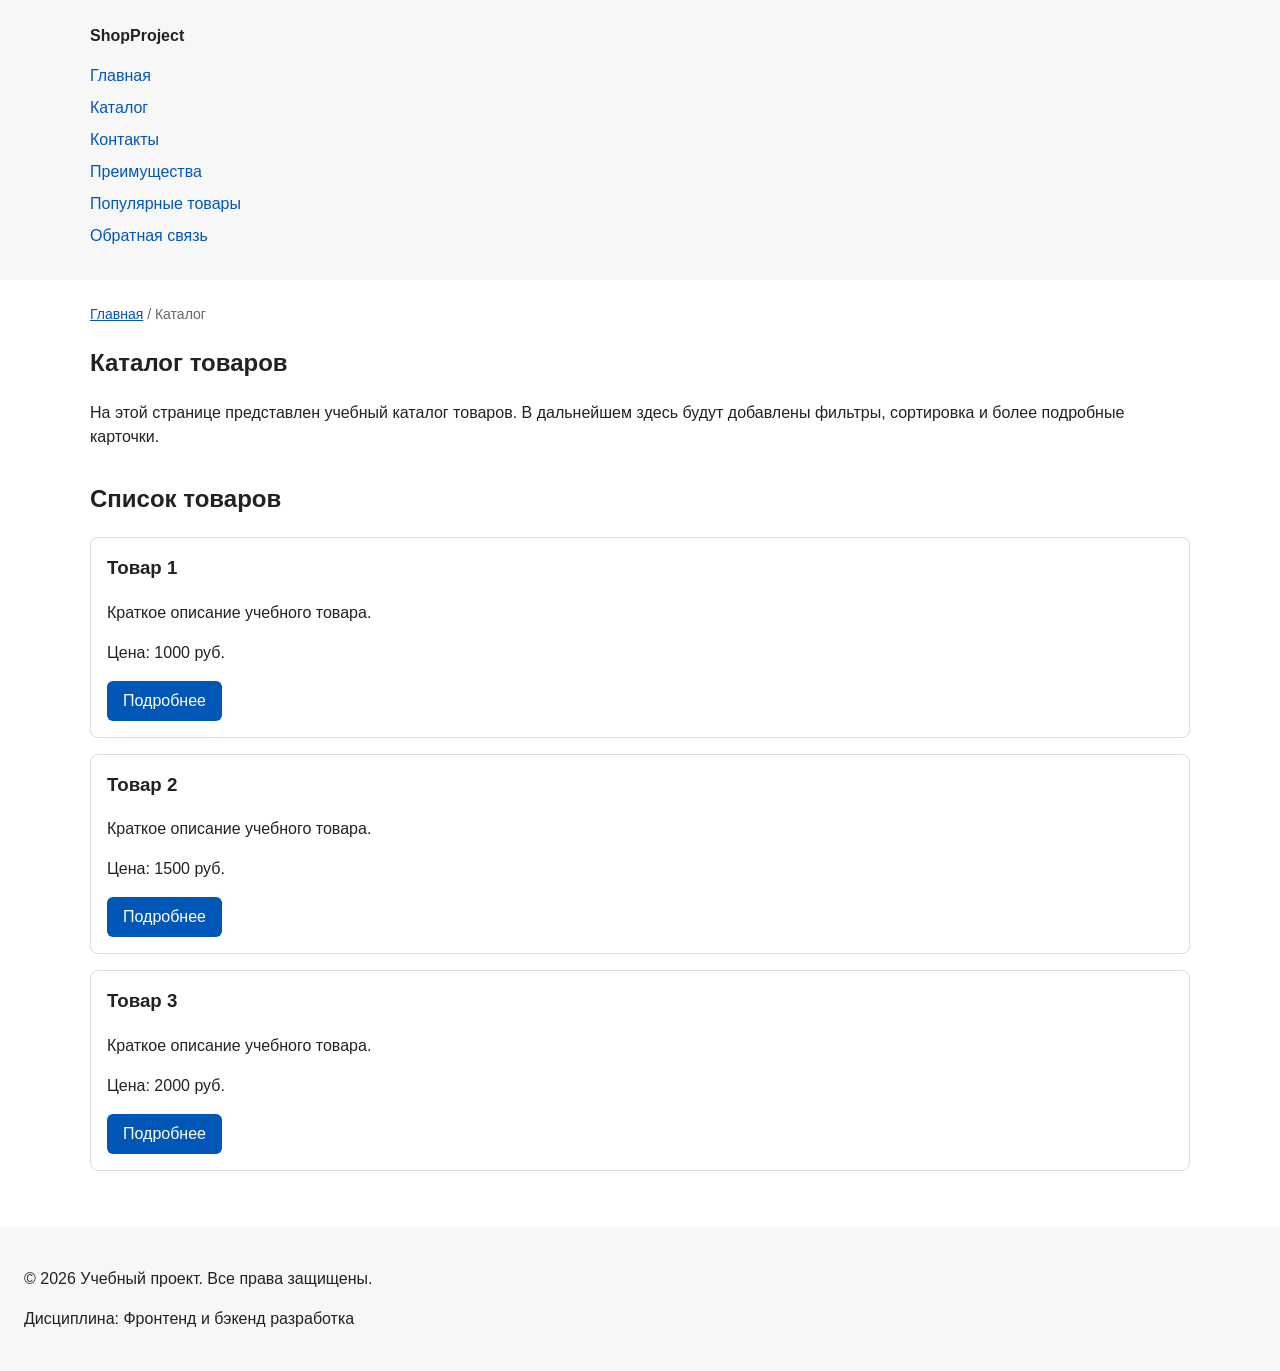
==== catalog.html @ 516b6cf3 "feat: add multi-page structure navigation and anchors" ====
<!DOCTYPE html>
<html lang="ru">
<head>
  <meta charset="UTF-8">
  <meta name="viewport" content="width=device-width, initial-scale=1.0">
  <meta name="description" content="Каталог товаров учебного интернет-магазина.">
  <title>Каталог товаров — Учебный интернет-магазин</title>
  <link rel="stylesheet" href="css/style.css">
</head>
<body>
  <header>
    <div class="site-header">
      <a class="site-logo" href="index.html">ShopProject</a>

      <nav class="site-nav" aria-label="Основная навигация">
        <ul class="site-nav__list">
          <li><a href="index.html">Главная</a></li>
          <li><a href="catalog.html">Каталог</a></li>
          <li><a href="contacts.html">Контакты</a></li>
          <li><a href="index.html#advantages">Преимущества</a></li>
          <li><a href="index.html#popular">Популярные товары</a></li>
          <li><a href="index.html#contacts">Обратная связь</a></li>
        </ul>
      </nav>
    </div>
  </header>

  <main>
    <nav class="breadcrumbs" aria-label="Хлебные крошки">
      <a href="index.html">Главная</a>
      <span>Каталог</span>
    </nav>

    <section class="section">
      <h1>Каталог товаров</h1>
      <p>
        На этой странице представлен учебный каталог товаров.
        В дальнейшем здесь будут добавлены фильтры, сортировка и более
        подробные карточки.
      </p>
    </section>

    <section class="section">
      <h2>Список товаров</h2>

      <article class="product-card">
        <h3>Товар 1</h3>
        <p>Краткое описание учебного товара.</p>
        <p>Цена: 1000 руб.</p>
        <a class="button" href="index.html#popular">Подробнее</a>
      </article>

      <article class="product-card">
        <h3>Товар 2</h3>
        <p>Краткое описание учебного товара.</p>
        <p>Цена: 1500 руб.</p>
        <a class="button" href="index.html#popular">Подробнее</a>
      </article>

      <article class="product-card">
        <h3>Товар 3</h3>
        <p>Краткое описание учебного товара.</p>
        <p>Цена: 2000 руб.</p>
        <a class="button" href="index.html#popular">Подробнее</a>
      </article>
    </section>
  </main>

  <footer>
    <p>&copy; 2026 Учебный проект. Все права защищены.</p>
    <p>Дисциплина: Фронтенд и бэкенд разработка</p>
  </footer>
</body>
</html>
---- css/style.css ----
/* ===============================
   1. Переменные проекта
   =============================== */

:root {
  /* Основные цвета проекта */
  --color-bg: #ffffff;
  --color-text: #222222;
  --color-muted: #666666;
  --color-primary: #0057b8;
  --color-primary-dark: #003f86;
  --color-border: #dddddd;
  --color-surface: #f7f7f7;
  --color-surface-accent: #eef5ff;
  --color-danger: #b00020;
  --color-success: #168a2f;
  --color-success-bg: #eefaf0;
  --color-white: #ffffff;

  /* Отступы */
  --space-xs: 4px;
  --space-sm: 8px;
  --space-md: 16px;
  --space-lg: 24px;
  --space-xl: 32px;

  /* Скругления */
  --radius-sm: 6px;
  --radius-md: 8px;
  --radius-lg: 12px;

  /* Размеры */
  --container-width: 1100px;
}

/* ===============================
   2. Базовые стили
   =============================== */

* {
  box-sizing: border-box;
}

html {
  scroll-behavior: smooth;
}

body {
  margin: 0;
  font-family: Arial, sans-serif;
  line-height: 1.5;
  color: var(--color-text);
  background-color: var(--color-bg);
}

header,
main,
footer {
  padding: var(--space-lg);
}

header {
  background-color: var(--color-surface);
}

footer {
  background-color: var(--color-surface);
}

/* ===============================
   3. Общие элементы интерфейса
   =============================== */
:target {
  outline: 2px dashed var(--color-primary);
  outline-offset: 4px;
}

a {
  color: var(--color-primary);
}

a:hover {
  color: var(--color-primary-dark);
}

a:focus-visible {
  outline: 2px solid var(--color-primary);
  outline-offset: 3px;
}

.button {
  display: inline-block;
  padding: var(--space-sm) var(--space-md);
  color: var(--color-white);
  background-color: var(--color-primary);
  text-decoration: none;
  border: none;
  border-radius: var(--radius-sm);
  cursor: pointer;
}

.button:hover {
  background-color: var(--color-primary-dark);
  color: var(--color-white);
}

.button:focus-visible {
  outline: 2px solid var(--color-primary);
  outline-offset: 3px;
}

.button:disabled {
  opacity: 0.6;
  cursor: not-allowed;
}

/* ===============================
   4. Компоненты страницы
   =============================== */

.site-header {
  max-width: var(--container-width);
  margin: 0 auto;
}

.site-logo {
  font-weight: bold;
  text-decoration: none;
  color: var(--color-text);
}

.site-nav__list {
  padding: 0;
  margin: var(--space-md) 0 0;
  list-style: none;
}

.site-nav__list li {
  margin-bottom: var(--space-sm);
}

.site-nav__list a {
  text-decoration: none;
}

.site-nav__list a:hover {
  text-decoration: underline;
}

.hero {
  max-width: var(--container-width);
  margin: 0 auto var(--space-xl);
  padding: var(--space-xl) var(--space-lg);
  background-color: var(--color-surface-accent);
  border-radius: var(--radius-lg);
}

.section {
  max-width: var(--container-width);
  margin: 0 auto var(--space-xl);
}

.section h2 {
  margin-top: 0;
}

.product-card {
  margin-bottom: var(--space-md);
  padding: var(--space-md);
  border: 1px solid var(--color-border);
  border-radius: var(--radius-md);
  background-color: var(--color-bg);
}

.product-card:hover {
  border-color: var(--color-primary);
}

.product-card h3 {
  margin-top: 0;
}

.aside-info {
  max-width: var(--container-width);
  margin: 0 auto var(--space-xl);
  padding: var(--space-md);
  border-left: 4px solid var(--color-primary);
  background-color: var(--color-surface);
}

.breadcrumbs {
  max-width: var(--container-width);
  margin: 0 auto var(--space-md);
  font-size: 14px;
  color: var(--color-muted);
}

.breadcrumbs a {
  color: var(--color-primary);
}

.breadcrumbs span::before {
  content: " / ";
  color: var(--color-muted);
}

/* ===============================
   5. Форма и модальное окно
   =============================== */

.order-dialog {
  width: min(100% - 32px, 560px);
  padding: var(--space-lg);
  border: none;
  border-radius: var(--radius-lg);
}

.order-dialog::backdrop {
  background-color: rgba(0, 0, 0, 0.5);
}

.form-field {
  margin-bottom: var(--space-md);
}

.form-field label {
  display: block;
  margin-bottom: var(--space-xs);
}

.form-field input,
.form-field select,
.form-field textarea {
  width: 100%;
  padding: 10px 12px;
  border: 1px solid var(--color-border);
  border-radius: var(--radius-sm);
  font: inherit;
}

.form-field input[type="checkbox"] {
  width: auto;
}

.form-field small {
  display: block;
  margin-top: var(--space-xs);
  color: var(--color-muted);
}

.form-field input:hover,
.form-field select:hover,
.form-field textarea:hover {
  border-color: var(--color-primary);
}

.form-field input:focus-visible,
.form-field select:focus-visible,
.form-field textarea:focus-visible,
.form-actions button:focus-visible {
  outline: 2px solid var(--color-primary);
  outline-offset: 3px;
}

.form-field input[aria-invalid="true"],
.form-field select[aria-invalid="true"],
.form-field textarea[aria-invalid="true"] {
  border-color: var(--color-danger);
}

.success-message {
  max-width: var(--container-width);
  margin: var(--space-lg) auto;
  padding: var(--space-md);
  border-left: 4px solid var(--color-success);
  background-color: var(--color-success-bg);
}
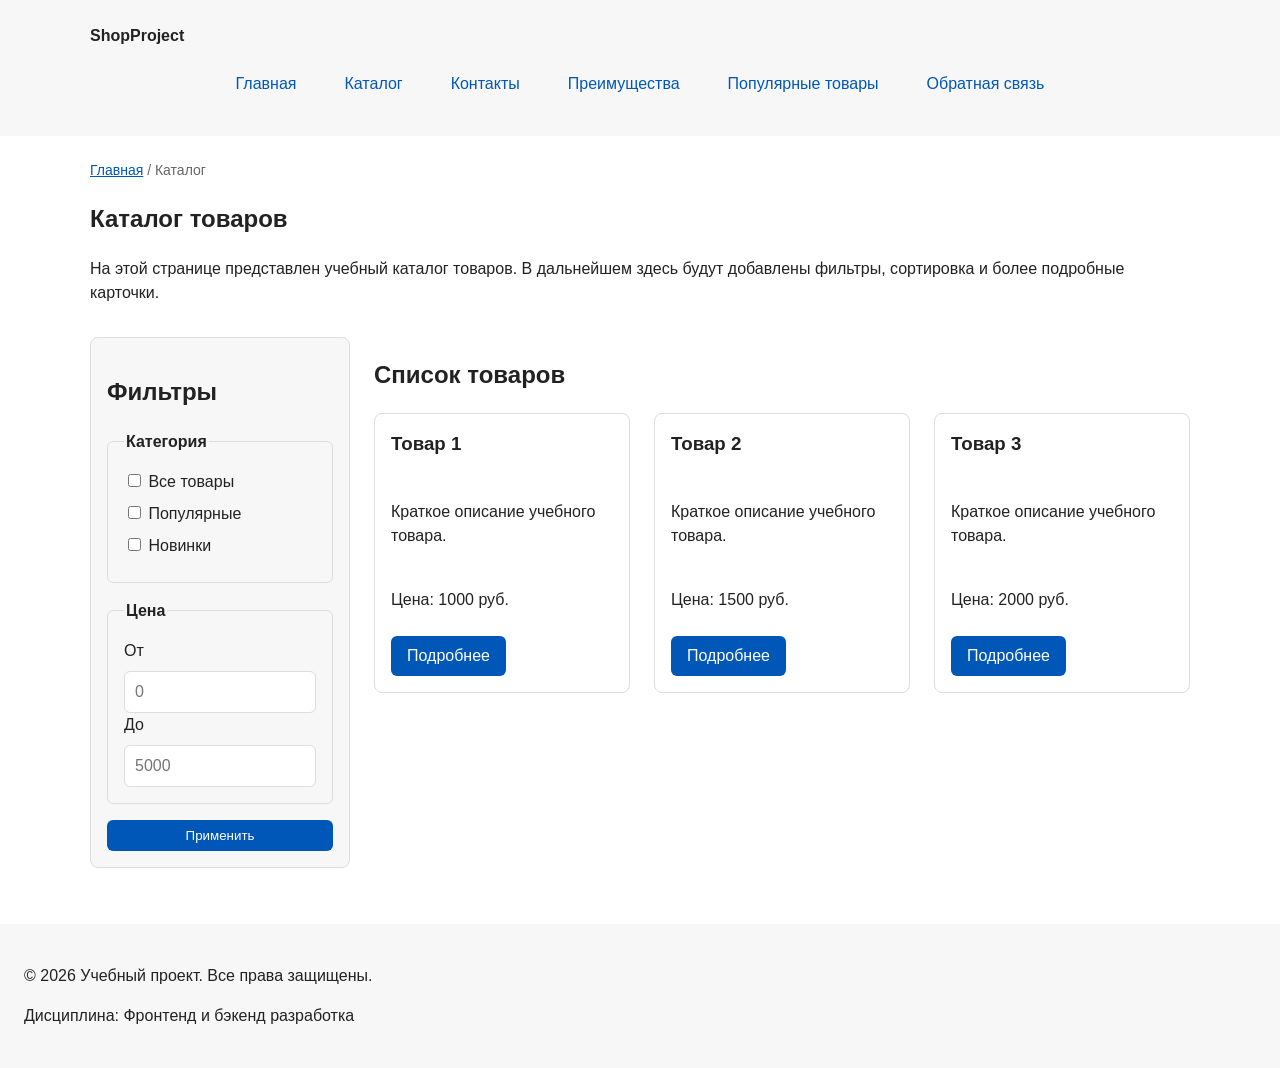
==== commit 58be21d0: "feat: add flex navigation and grid catalog layout" ====
--- a/catalog.html
+++ b/catalog.html
@@ -40,29 +40,70 @@
       </p>
     </section>
 
-    <section class="section">
-      <h2>Список товаров</h2>
+    <section class="catalog-layout">
+      <aside class="catalog-filters">
+        <h2>Фильтры</h2>
 
-      <article class="product-card">
-        <h3>Товар 1</h3>
-        <p>Краткое описание учебного товара.</p>
-        <p>Цена: 1000 руб.</p>
-        <a class="button" href="index.html#popular">Подробнее</a>
-      </article>
+        <form class="filters-form" action="#" method="get">
+          <fieldset>
+            <legend>Категория</legend>
 
-      <article class="product-card">
-        <h3>Товар 2</h3>
-        <p>Краткое описание учебного товара.</p>
-        <p>Цена: 1500 руб.</p>
-        <a class="button" href="index.html#popular">Подробнее</a>
-      </article>
+            <label>
+              <input type="checkbox" name="category" value="all">
+              Все товары
+            </label>
 
-      <article class="product-card">
-        <h3>Товар 3</h3>
-        <p>Краткое описание учебного товара.</p>
-        <p>Цена: 2000 руб.</p>
-        <a class="button" href="index.html#popular">Подробнее</a>
-      </article>
+            <label>
+              <input type="checkbox" name="category" value="popular">
+              Популярные
+            </label>
+
+            <label>
+              <input type="checkbox" name="category" value="new">
+              Новинки
+            </label>
+          </fieldset>
+
+          <fieldset>
+            <legend>Цена</legend>
+
+            <label for="price-from">От</label>
+            <input id="price-from" name="price-from" type="number" min="0" placeholder="0">
+
+            <label for="price-to">До</label>
+            <input id="price-to" name="price-to" type="number" min="0" placeholder="5000">
+          </fieldset>
+
+          <button class="button" type="submit">Применить</button>
+        </form>
+      </aside>
+
+      <section class="catalog-products">
+        <h2>Список товаров</h2>
+
+        <div class="products-grid">
+          <article class="product-card">
+            <h3>Товар 1</h3>
+            <p>Краткое описание учебного товара.</p>
+            <p>Цена: 1000 руб.</p>
+            <a class="button" href="index.html#popular">Подробнее</a>
+          </article>
+
+          <article class="product-card">
+            <h3>Товар 2</h3>
+            <p>Краткое описание учебного товара.</p>
+            <p>Цена: 1500 руб.</p>
+            <a class="button" href="index.html#popular">Подробнее</a>
+          </article>
+
+          <article class="product-card">
+            <h3>Товар 3</h3>
+            <p>Краткое описание учебного товара.</p>
+            <p>Цена: 2000 руб.</p>
+            <a class="button" href="index.html#popular">Подробнее</a>
+          </article>
+        </div>
+      </section>
     </section>
   </main>
 
--- a/css/style.css
+++ b/css/style.css
@@ -130,6 +130,11 @@
 }
 
 .site-nav__list {
+  display: flex;
+  flex-wrap: wrap;
+  justify-content: center;
+  align-items: center;
+  gap: var(--space-md);
   padding: 0;
   margin: var(--space-md) 0 0;
   list-style: none;
@@ -140,11 +145,16 @@
 }
 
 .site-nav__list a {
+  display: inline-block;
+  padding: var(--space-sm) var(--space-md);
+  color: var(--color-primary);
   text-decoration: none;
+  border-radius: var(--radius-sm);
 }
 
 .site-nav__list a:hover {
-  text-decoration: underline;
+  color: var(--color-white);
+  background-color: var(--color-primary);
 }
 
 .hero {
@@ -165,7 +175,10 @@
 }
 
 .product-card {
-  margin-bottom: var(--space-md);
+  display: flex;
+  flex-direction: column;
+  gap: var(--space-sm);
+  margin-bottom: 0;
   padding: var(--space-md);
   border: 1px solid var(--color-border);
   border-radius: var(--radius-md);
@@ -178,6 +191,11 @@
 
 .product-card h3 {
   margin-top: 0;
+}
+
+.product-card .button {
+  margin-top: auto;
+  align-self: flex-start;
 }
 
 .aside-info {
@@ -203,6 +221,63 @@
   content: " / ";
   color: var(--color-muted);
 }
+
+.products-grid {
+  display: grid;
+  grid-template-columns: repeat(3, 1fr);
+  gap: var(--space-lg);
+}
+
+.catalog-layout {
+  max-width: var(--container-width);
+  margin: 0 auto var(--space-xl);
+  display: grid;
+  grid-template-columns: 260px 1fr;
+  grid-template-areas: "filters products";
+  gap: var(--space-lg);
+}
+
+.catalog-filters {
+  grid-area: filters;
+  padding: var(--space-md);
+  border: 1px solid var(--color-border);
+  border-radius: var(--radius-md);
+  background-color: var(--color-surface);
+}
+
+.catalog-products {
+  grid-area: products;
+}
+
+.filters-form {
+  display: grid;
+  gap: var(--space-md);
+}
+
+.filters-form fieldset {
+  margin: 0;
+  padding: var(--space-md);
+  border: 1px solid var(--color-border);
+  border-radius: var(--radius-sm);
+}
+
+.filters-form legend {
+  font-weight: 700;
+}
+
+.filters-form label {
+  display: block;
+  margin-bottom: var(--space-sm);
+}
+
+.filters-form input[type="number"] {
+  width: 100%;
+  padding: 8px 10px;
+  border: 1px solid var(--color-border);
+  border-radius: var(--radius-sm);
+  font: inherit;
+}
+
 
 /* ===============================
    5. Форма и модальное окно
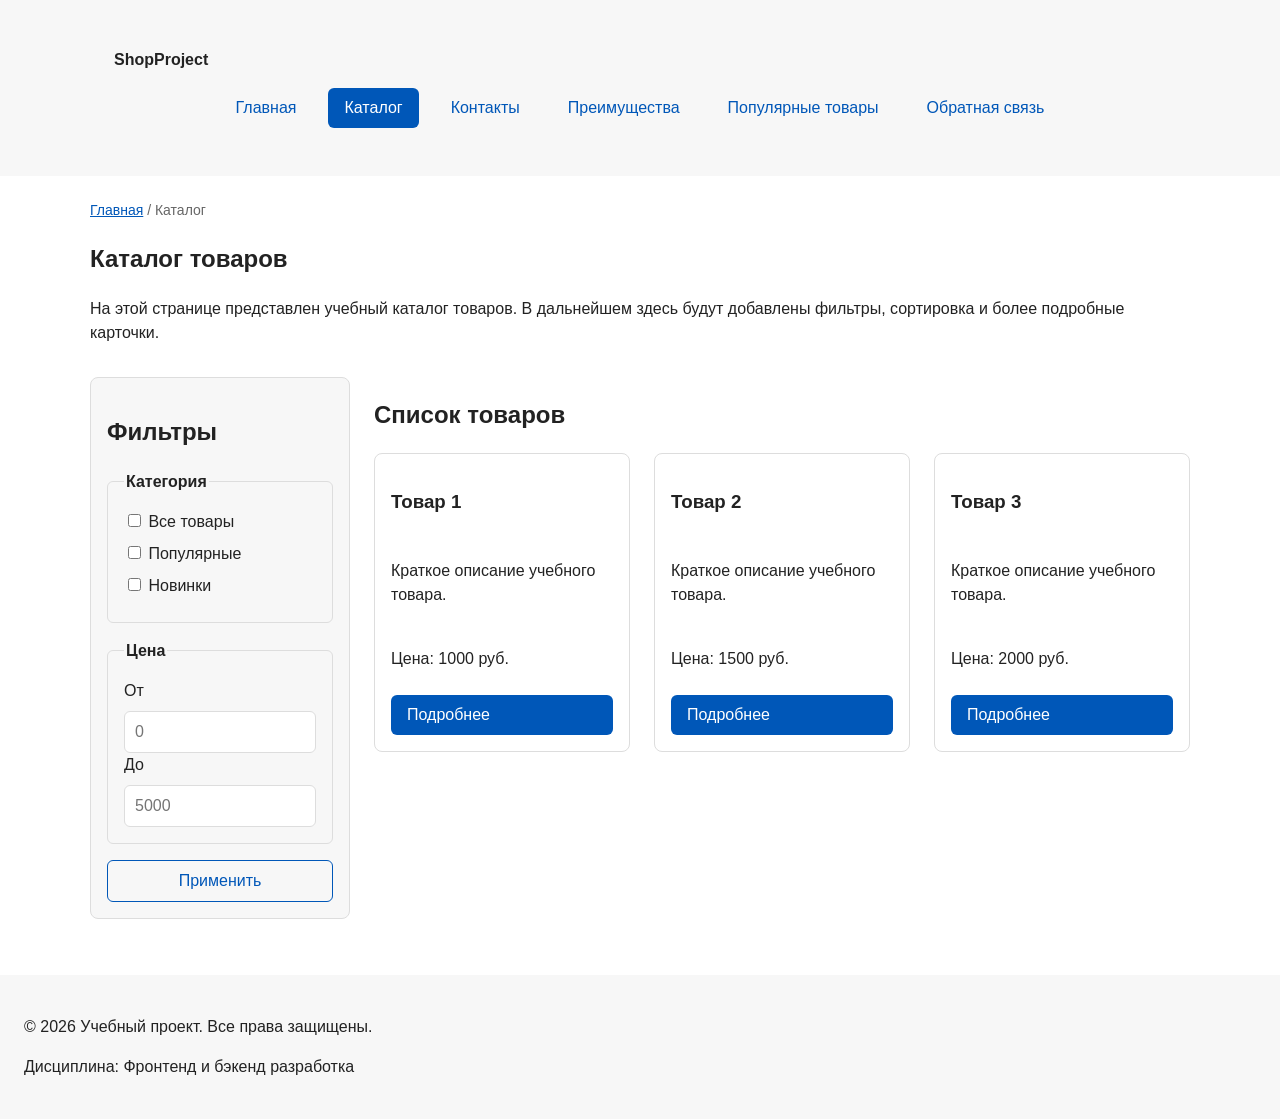
==== commit 82f6a83f: "refactor: apply BEM naming to CSS classes" ====
--- a/catalog.html
+++ b/catalog.html
@@ -8,27 +8,44 @@
   <link rel="stylesheet" href="css/style.css">
 </head>
 <body>
-  <header>
-    <div class="site-header">
-      <a class="site-logo" href="index.html">ShopProject</a>
+<header class="site-header">
+  <div class="site-header__inner">
+    <a class="site-header__logo" href="index.html">ShopProject</a>
 
-      <nav class="site-nav" aria-label="Основная навигация">
-        <ul class="site-nav__list">
-          <li><a href="index.html">Главная</a></li>
-          <li><a href="catalog.html">Каталог</a></li>
-          <li><a href="contacts.html">Контакты</a></li>
-          <li><a href="index.html#advantages">Преимущества</a></li>
-          <li><a href="index.html#popular">Популярные товары</a></li>
-          <li><a href="index.html#contacts">Обратная связь</a></li>
-        </ul>
-      </nav>
-    </div>
-  </header>
+    <nav class="site-nav" aria-label="Основная навигация">
+      <ul class="site-nav__list">
+        <li class="site-nav__item">
+          <a class="site-nav__link" href="index.html">Главная</a>
+        </li>
+
+        <li class="site-nav__item">
+          <a class="site-nav__link site-nav__link--active" href="catalog.html">Каталог</a>
+        </li>
+
+        <li class="site-nav__item">
+          <a class="site-nav__link" href="contacts.html">Контакты</a>
+        </li>
+
+        <li class="site-nav__item">
+          <a class="site-nav__link" href="index.html#advantages">Преимущества</a>
+        </li>
+
+        <li class="site-nav__item">
+          <a class="site-nav__link" href="index.html#popular">Популярные товары</a>
+        </li>
+
+        <li class="site-nav__item">
+          <a class="site-nav__link" href="index.html#contacts">Обратная связь</a>
+        </li>
+      </ul>
+    </nav>
+  </div>
+</header>
 
   <main>
     <nav class="breadcrumbs" aria-label="Хлебные крошки">
-      <a href="index.html">Главная</a>
-      <span>Каталог</span>
+      <a class="breadcrumbs__link" href="index.html">Главная</a>
+      <span class="breadcrumbs__current">Каталог</span>
     </nav>
 
     <section class="section">
@@ -74,7 +91,7 @@
             <input id="price-to" name="price-to" type="number" min="0" placeholder="5000">
           </fieldset>
 
-          <button class="button" type="submit">Применить</button>
+          <button class="button button--secondary" type="submit">Применить</button>
         </form>
       </aside>
 
@@ -86,21 +103,21 @@
             <h3>Товар 1</h3>
             <p>Краткое описание учебного товара.</p>
             <p>Цена: 1000 руб.</p>
-            <a class="button" href="index.html#popular">Подробнее</a>
+            <a class="button button--primary" href="index.html#popular">Подробнее</a>
           </article>
 
           <article class="product-card">
             <h3>Товар 2</h3>
             <p>Краткое описание учебного товара.</p>
             <p>Цена: 1500 руб.</p>
-            <a class="button" href="index.html#popular">Подробнее</a>
+            <a class="button button--primary" href="index.html#popular">Подробнее</a>
           </article>
 
           <article class="product-card">
             <h3>Товар 3</h3>
             <p>Краткое описание учебного товара.</p>
             <p>Цена: 2000 руб.</p>
-            <a class="button" href="index.html#popular">Подробнее</a>
+            <a class="button button--primary" href="index.html#popular">Подробнее</a>
           </article>
         </div>
       </section>
--- a/css/style.css
+++ b/css/style.css
@@ -91,17 +91,31 @@
 .button {
   display: inline-block;
   padding: var(--space-sm) var(--space-md);
+  border: none;
+  border-radius: var(--radius-sm);
+  font: inherit;
+  text-decoration: none;
+  cursor: pointer;
+}
+
+.button--primary {
   color: var(--color-white);
   background-color: var(--color-primary);
-  text-decoration: none;
-  border: none;
-  border-radius: var(--radius-sm);
-  cursor: pointer;
-}
-
-.button:hover {
+}
+
+.button--primary:hover {
   background-color: var(--color-primary-dark);
+}
+
+.button--secondary {
+  color: var(--color-primary);
+  background-color: transparent;
+  border: 1px solid var(--color-primary);
+}
+
+.button--secondary:hover {
   color: var(--color-white);
+  background-color: var(--color-primary);
 }
 
 .button:focus-visible {
@@ -109,24 +123,30 @@
   outline-offset: 3px;
 }
 
-.button:disabled {
+.button:disabled,
+.button--disabled {
   opacity: 0.6;
   cursor: not-allowed;
 }
 
+
 /* ===============================
    4. Компоненты страницы
    =============================== */
-
 .site-header {
+  background-color: var(--color-surface);
+}
+
+.site-header__inner {
   max-width: var(--container-width);
   margin: 0 auto;
-}
-
-.site-logo {
-  font-weight: bold;
+  padding: var(--space-lg);
+}
+
+.site-header__logo {
+  font-weight: 700;
+  color: var(--color-text);
   text-decoration: none;
-  color: var(--color-text);
 }
 
 .site-nav__list {
@@ -140,11 +160,7 @@
   list-style: none;
 }
 
-.site-nav__list li {
-  margin-bottom: var(--space-sm);
-}
-
-.site-nav__list a {
+.site-nav__link {
   display: inline-block;
   padding: var(--space-sm) var(--space-md);
   color: var(--color-primary);
@@ -152,7 +168,17 @@
   border-radius: var(--radius-sm);
 }
 
-.site-nav__list a:hover {
+.site-nav__link:hover {
+  color: var(--color-white);
+  background-color: var(--color-primary);
+}
+
+.site-nav__link:focus-visible {
+  outline: 2px solid var(--color-primary);
+  outline-offset: 3px;
+}
+
+.site-nav__link--active {
   color: var(--color-white);
   background-color: var(--color-primary);
 }
@@ -174,11 +200,16 @@
   margin-top: 0;
 }
 
+.products-grid {
+  display: grid;
+  grid-template-columns: repeat(3, 1fr);
+  gap: var(--space-lg);
+}
+
 .product-card {
   display: flex;
   flex-direction: column;
   gap: var(--space-sm);
-  margin-bottom: 0;
   padding: var(--space-md);
   border: 1px solid var(--color-border);
   border-radius: var(--radius-md);
@@ -189,11 +220,34 @@
   border-color: var(--color-primary);
 }
 
-.product-card h3 {
-  margin-top: 0;
-}
-
-.product-card .button {
+.product-card--featured {
+  border-color: var(--color-primary);
+}
+
+.product-card--discount {
+  border-color: var(--color-danger);
+}
+
+.product-card__title {
+  margin: 0;
+  color: var(--color-text);
+}
+
+.product-card__description {
+  margin: 0;
+  color: var(--color-muted);
+}
+
+.product-card__price {
+  margin: 0;
+  font-weight: 700;
+}
+
+.product-card--discount .product-card__price {
+  color: var(--color-danger);
+}
+
+.product-card__button {
   margin-top: auto;
   align-self: flex-start;
 }
@@ -213,19 +267,13 @@
   color: var(--color-muted);
 }
 
-.breadcrumbs a {
+.breadcrumbs__link {
   color: var(--color-primary);
 }
 
-.breadcrumbs span::before {
+.breadcrumbs__current::before {
   content: " / ";
   color: var(--color-muted);
-}
-
-.products-grid {
-  display: grid;
-  grid-template-columns: repeat(3, 1fr);
-  gap: var(--space-lg);
 }
 
 .catalog-layout {
@@ -294,18 +342,22 @@
   background-color: rgba(0, 0, 0, 0.5);
 }
 
-.form-field {
+.order-dialog__title {
+  margin-top: 0;
+}
+
+.order-form__field {
   margin-bottom: var(--space-md);
 }
 
-.form-field label {
+.order-form__label {
   display: block;
   margin-bottom: var(--space-xs);
 }
 
-.form-field input,
-.form-field select,
-.form-field textarea {
+.order-form__input,
+.order-form__select,
+.order-form__textarea {
   width: 100%;
   padding: 10px 12px;
   border: 1px solid var(--color-border);
@@ -313,33 +365,26 @@
   font: inherit;
 }
 
-.form-field input[type="checkbox"] {
-  width: auto;
-}
-
-.form-field small {
-  display: block;
-  margin-top: var(--space-xs);
-  color: var(--color-muted);
-}
-
-.form-field input:hover,
-.form-field select:hover,
-.form-field textarea:hover {
+.order-form__input:hover,
+.order-form__select:hover,
+.order-form__textarea:hover {
   border-color: var(--color-primary);
 }
 
-.form-field input:focus-visible,
-.form-field select:focus-visible,
-.form-field textarea:focus-visible,
-.form-actions button:focus-visible {
+.order-form__input:focus-visible,
+.order-form__select:focus-visible,
+.order-form__textarea:focus-visible {
   outline: 2px solid var(--color-primary);
   outline-offset: 3px;
 }
 
-.form-field input[aria-invalid="true"],
-.form-field select[aria-invalid="true"],
-.form-field textarea[aria-invalid="true"] {
+.order-form__actions {
+  display: flex;
+  gap: var(--space-md);
+  margin-top: var(--space-lg);
+}
+
+[aria-invalid="true"] {
   border-color: var(--color-danger);
 }
 
